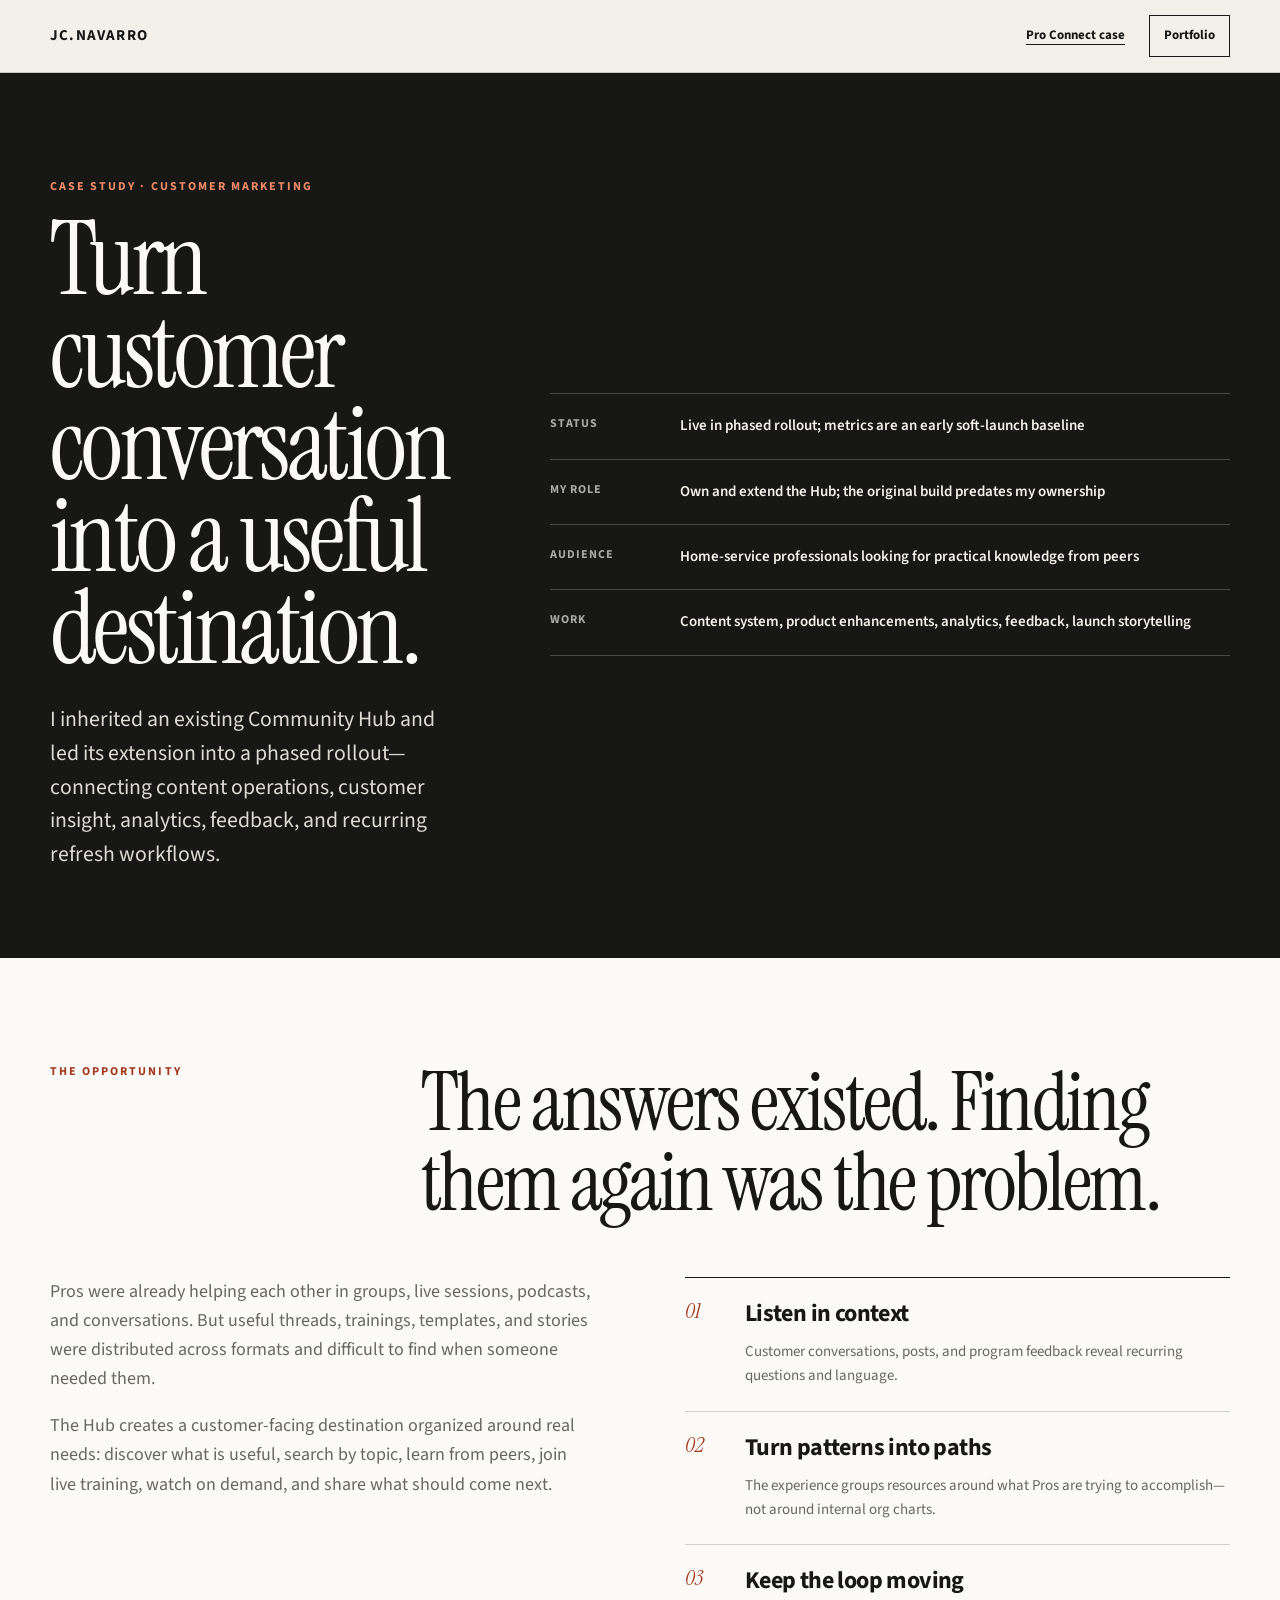
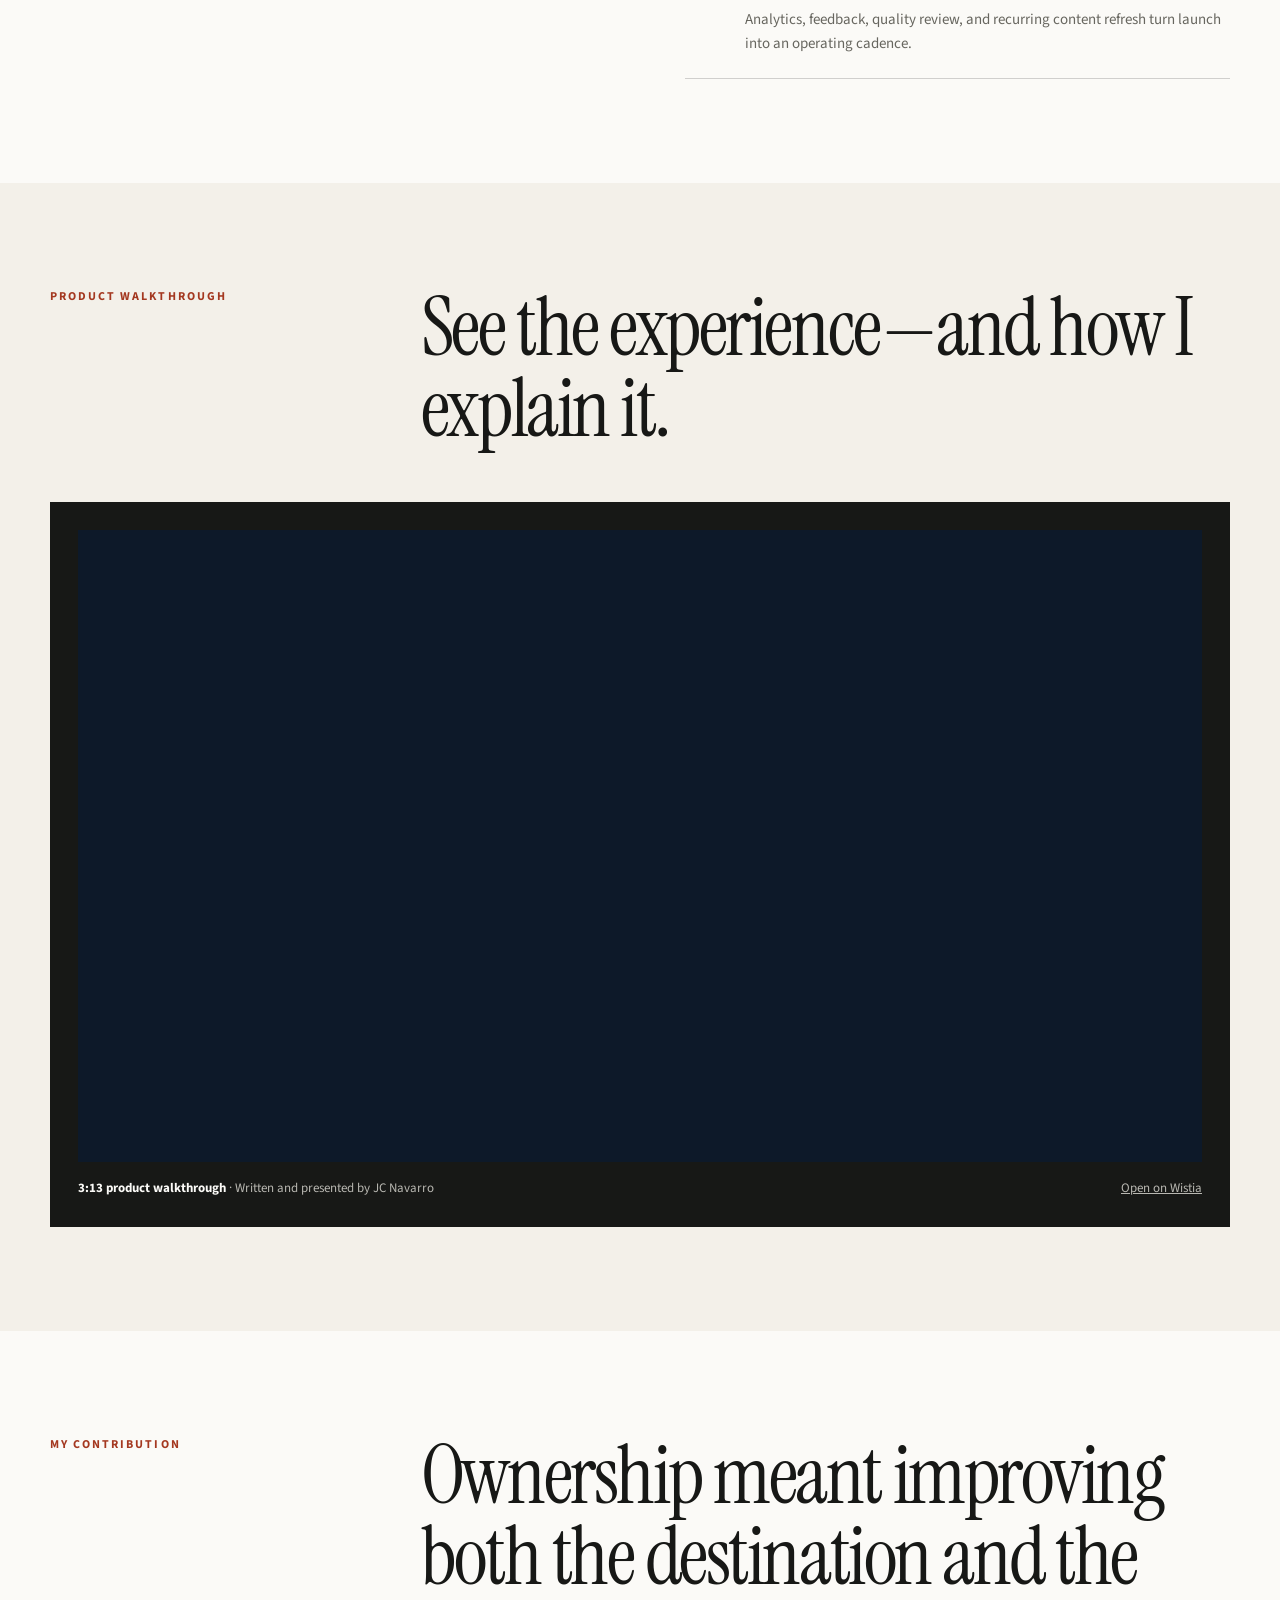
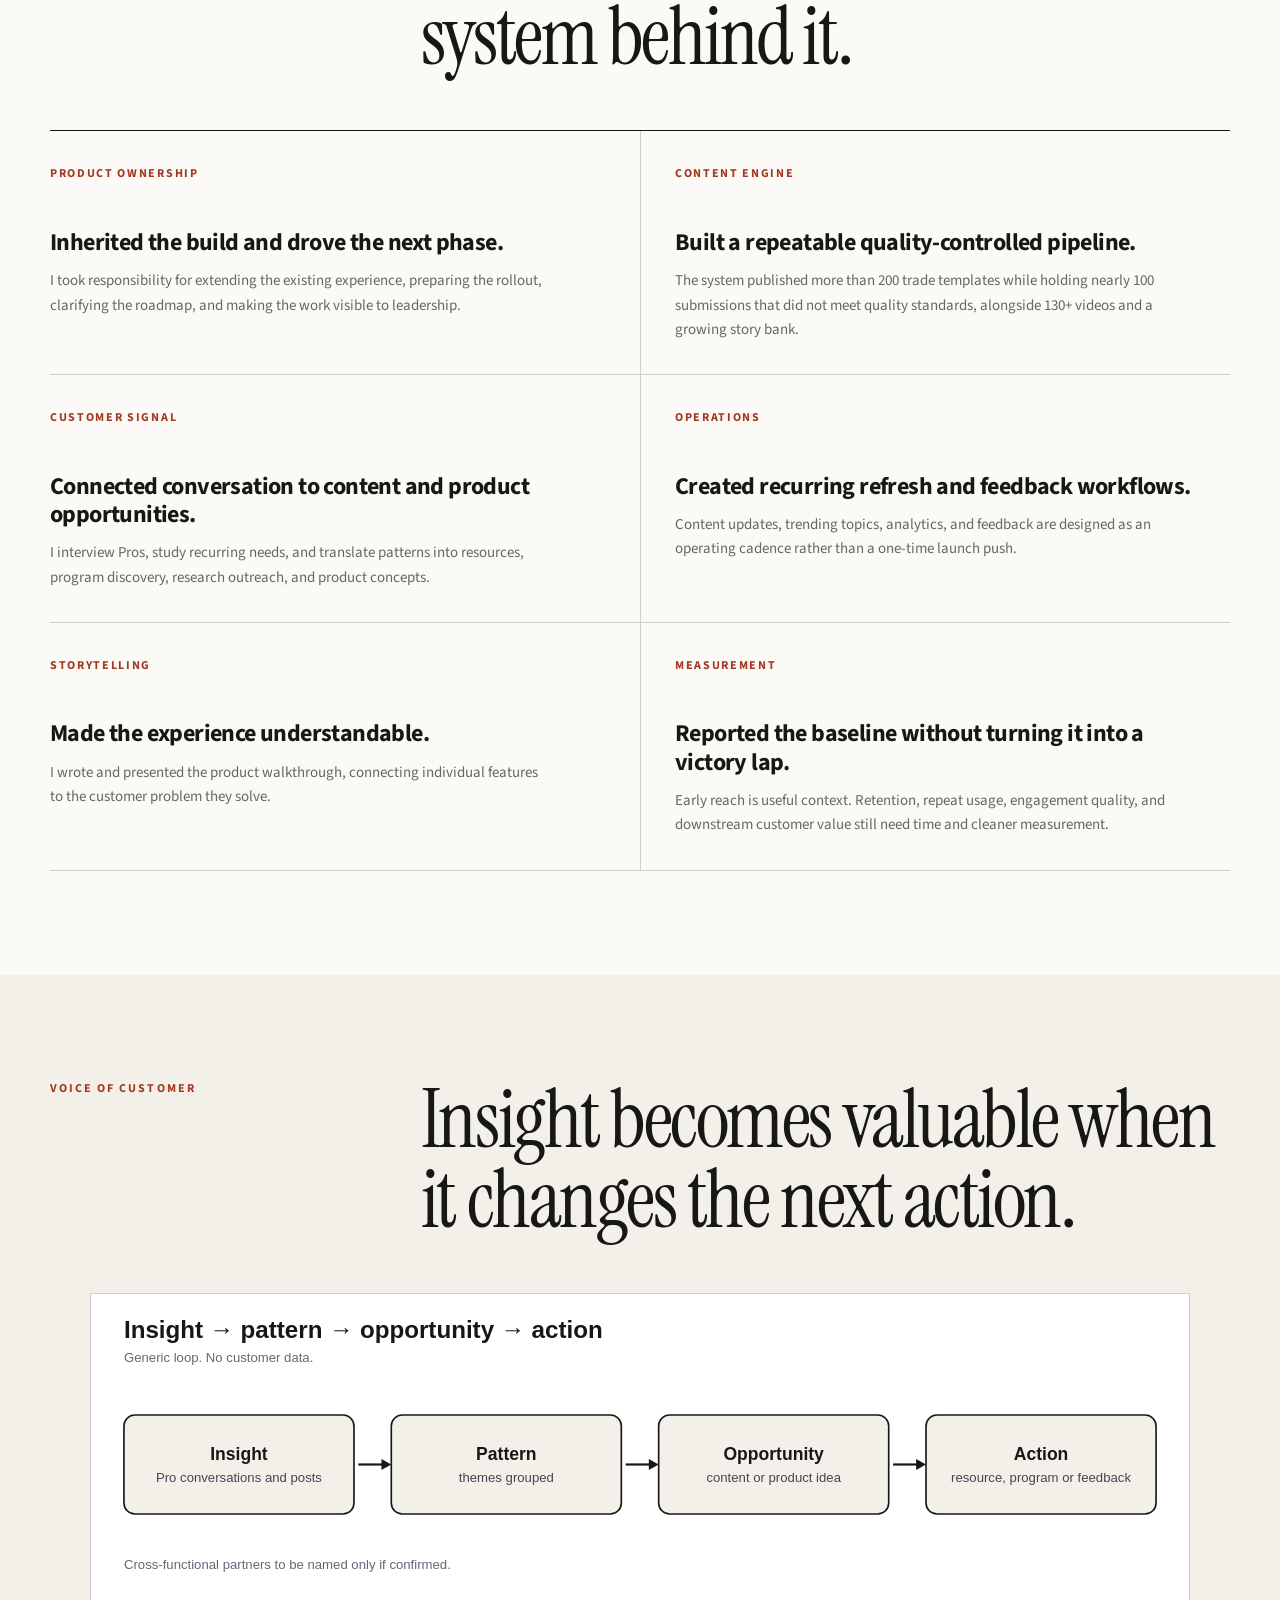
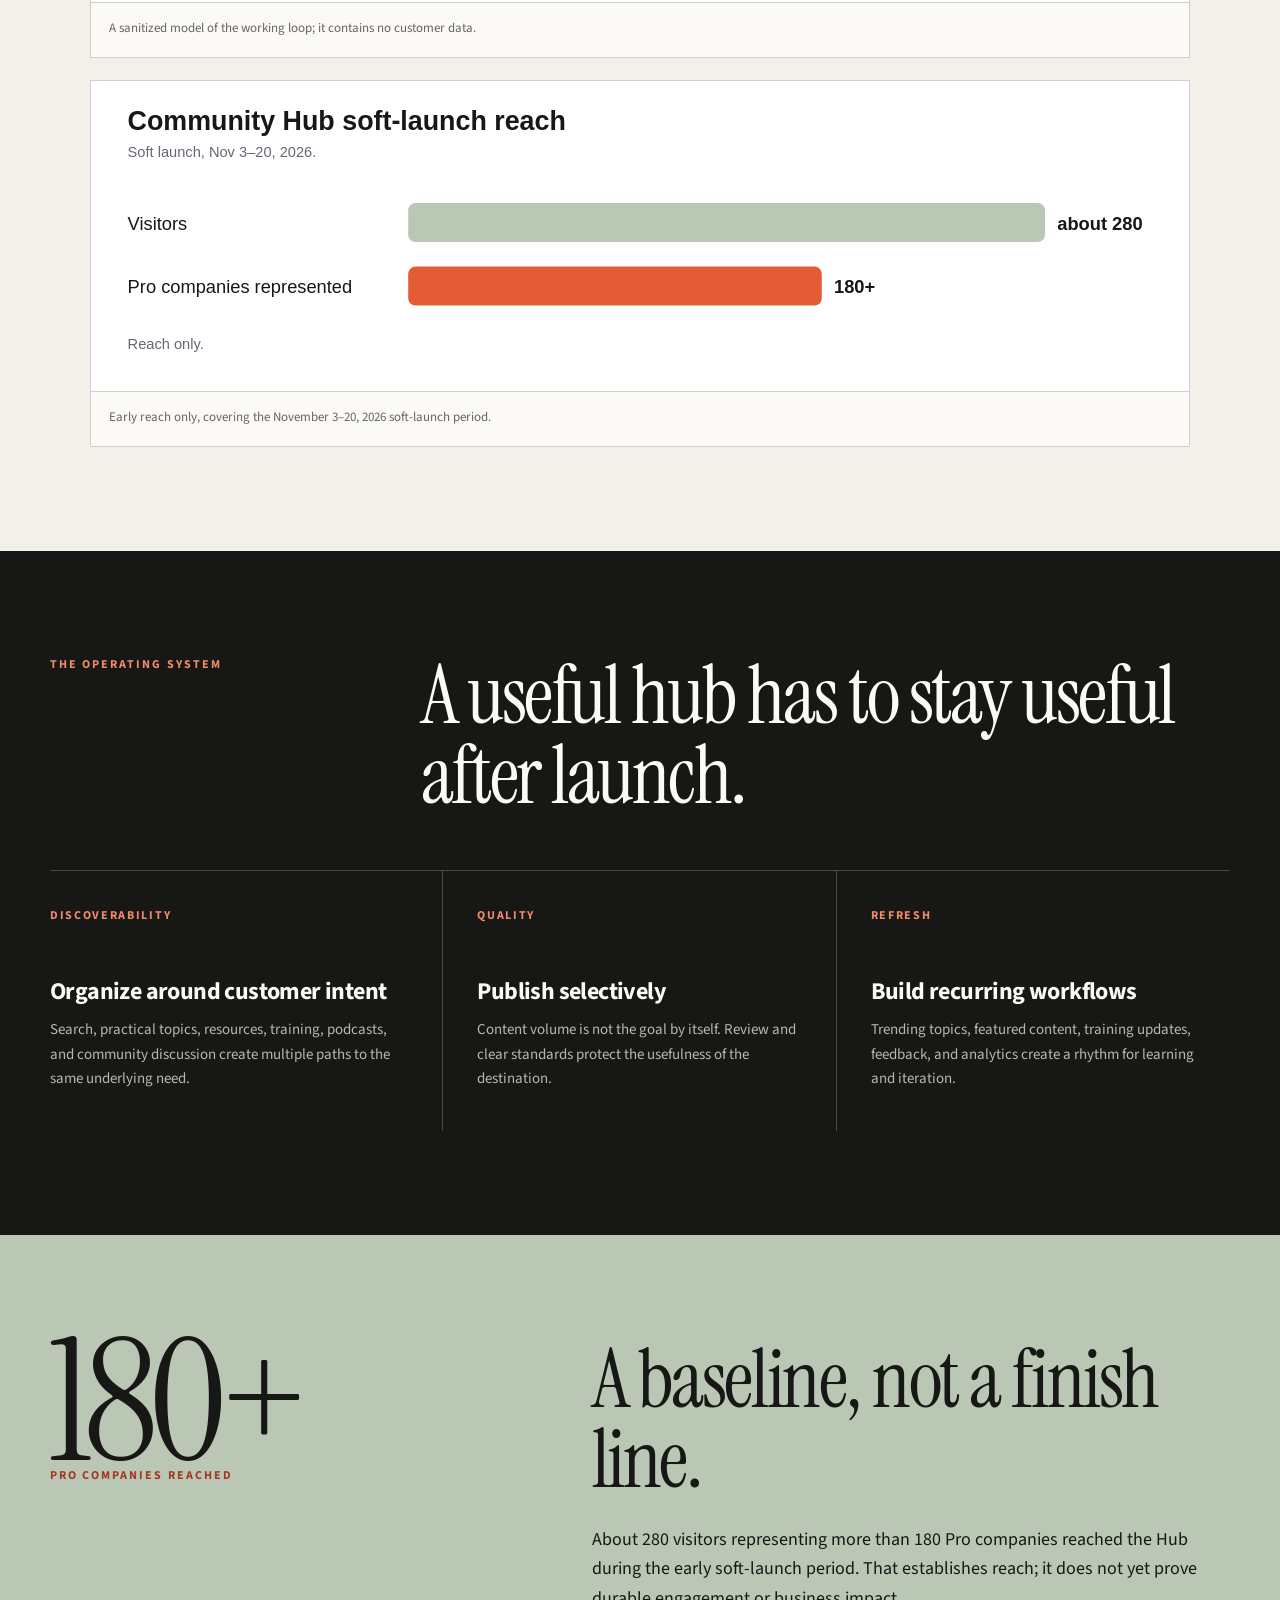
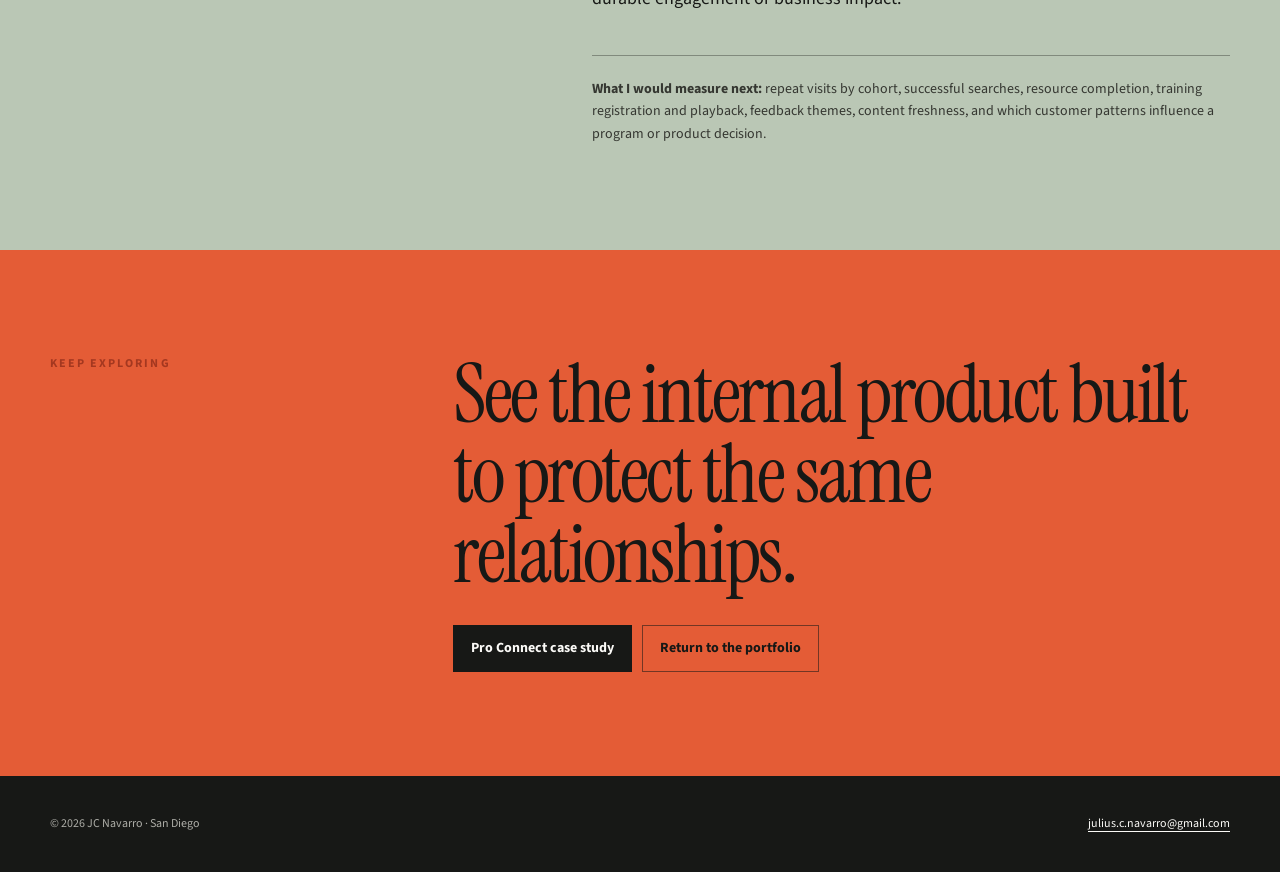
==== community-hub-case-study.html @ af98843d "Add flagship case studies and portfolio evidence" ====
<!doctype html>
<html lang="en">
<head>
  <meta charset="utf-8">
  <meta name="viewport" content="width=device-width, initial-scale=1">
  <meta name="description" content="How JC Navarro owns and extends a customer-facing Community Hub by connecting customer insight, content operations, analytics, feedback, and product storytelling.">
  <title>Community Hub case study — JC Navarro</title>
  <link rel="canonical" href="https://jcnavarro.net/community-hub-case-study.html">
  <link rel="preconnect" href="https://fonts.googleapis.com">
  <link rel="preconnect" href="https://fonts.gstatic.com" crossorigin>
  <link href="https://fonts.googleapis.com/css2?family=Instrument+Serif:ital@0;1&amp;family=Source+Sans+3:wght@400;500;600;700&amp;display=swap" rel="stylesheet">
  <link rel="stylesheet" href="assets/case-study.css">
  <link rel="icon" href="assets/favicon.ico">
  <meta property="og:type" content="article">
  <meta property="og:url" content="https://jcnavarro.net/community-hub-case-study.html">
  <meta property="og:title" content="Community Hub case study — JC Navarro">
  <meta property="og:description" content="Turning customer conversation into a useful, searchable destination—and a recurring operating system.">
  <meta property="og:image" content="https://embed-ssl.wistia.com/deliveries/e3e7cadf9aa1a8360af8397fddc1f9e4ea0cfb5b.jpg">
  <meta name="twitter:card" content="summary_large_image">
  <script type="application/ld+json">
  {
    "@context": "https://schema.org",
    "@graph": [
      {
        "@type": "Article",
        "headline": "Community Hub: turn customer conversation into a useful destination",
        "author": {"@type": "Person", "name": "JC Navarro", "url": "https://jcnavarro.net/"},
        "url": "https://jcnavarro.net/community-hub-case-study.html",
        "about": ["Customer marketing", "Online community", "Voice of customer"]
      },
      {
        "@type": "VideoObject",
        "name": "Community Hub walkthrough",
        "description": "JC Navarro guides Housecall Pro customers through discovery, resources, trainings, podcasts, trending topics, and feedback in the Community Hub.",
        "thumbnailUrl": "https://embed-ssl.wistia.com/deliveries/e3e7cadf9aa1a8360af8397fddc1f9e4ea0cfb5b.jpg",
        "uploadDate": "2026-11-22",
        "duration": "PT3M13S",
        "embedUrl": "https://fast.wistia.net/embed/iframe/205fccatbd"
      }
    ]
  }
  </script>
</head>
<body>
  <a class="skip" href="#main">Skip to case study</a>
  <header><nav class="shell" aria-label="Case study navigation"><a class="mark" href="index.html#top">JC.NAVARRO</a><div class="navlinks"><a href="pro-connect-case-study.html">Pro Connect case</a><a class="portfolio-link" href="index.html#insight">Portfolio</a></div></nav></header>
  <main id="main">
    <section class="case-hero">
      <div class="case-hero-grid shell">
        <div><div class="eyebrow light">Case study · Customer marketing</div><h1>Turn customer conversation into a useful destination.</h1><p class="lede">I inherited an existing Community Hub and led its extension into a phased rollout—connecting content operations, customer insight, analytics, feedback, and recurring refresh workflows.</p></div>
        <div class="hero-facts" aria-label="Case study facts">
          <div class="hero-fact"><small>Status</small><span>Live in phased rollout; metrics are an early soft-launch baseline</span></div>
          <div class="hero-fact"><small>My role</small><span>Own and extend the Hub; the original build predates my ownership</span></div>
          <div class="hero-fact"><small>Audience</small><span>Home-service professionals looking for practical knowledge from peers</span></div>
          <div class="hero-fact"><small>Work</small><span>Content system, product enhancements, analytics, feedback, launch storytelling</span></div>
        </div>
      </div>
    </section>

    <section class="section white">
      <div class="shell">
        <div class="section-head"><div class="eyebrow">The opportunity</div><h2>The answers existed. Finding them again was the problem.</h2></div>
        <div class="story">
          <div class="story-copy"><p>Pros were already helping each other in groups, live sessions, podcasts, and conversations. But useful threads, trainings, templates, and stories were distributed across formats and difficult to find when someone needed them.</p><p>The Hub creates a customer-facing destination organized around real needs: discover what is useful, search by topic, learn from peers, join live training, watch on demand, and share what should come next.</p></div>
          <div class="story-points">
            <div class="story-point"><b>01</b><div><h3>Listen in context</h3><p>Customer conversations, posts, and program feedback reveal recurring questions and language.</p></div></div>
            <div class="story-point"><b>02</b><div><h3>Turn patterns into paths</h3><p>The experience groups resources around what Pros are trying to accomplish—not around internal org charts.</p></div></div>
            <div class="story-point"><b>03</b><div><h3>Keep the loop moving</h3><p>Analytics, feedback, quality review, and recurring content refresh turn launch into an operating cadence.</p></div></div>
          </div>
        </div>
      </div>
    </section>

    <section class="section" id="walkthrough">
      <div class="shell">
        <div class="section-head"><div class="eyebrow">Product walkthrough</div><h2>See the experience—and how I explain it.</h2></div>
        <div class="media-shell">
          <iframe src="https://fast.wistia.net/embed/iframe/205fccatbd?seo=true&amp;videoFoam=true" title="JC Navarro presents the Housecall Pro Community Hub" loading="lazy" allow="autoplay; fullscreen; picture-in-picture" allowfullscreen></iframe>
          <div class="media-caption"><span><strong>3:13 product walkthrough</strong> · Written and presented by JC Navarro</span><span><a href="https://tryhousecall-1.wistia.com/s/7tep00pq34acu7r" target="_blank" rel="noopener noreferrer">Open on Wistia</a></span></div>
        </div>
      </div>
    </section>

    <section class="section white">
      <div class="shell">
        <div class="section-head"><div class="eyebrow">My contribution</div><h2>Ownership meant improving both the destination and the system behind it.</h2></div>
        <div class="decision-grid">
          <article class="decision"><small>Product ownership</small><h3>Inherited the build and drove the next phase.</h3><p>I took responsibility for extending the existing experience, preparing the rollout, clarifying the roadmap, and making the work visible to leadership.</p></article>
          <article class="decision"><small>Content engine</small><h3>Built a repeatable quality-controlled pipeline.</h3><p>The system published more than 200 trade templates while holding nearly 100 submissions that did not meet quality standards, alongside 130+ videos and a growing story bank.</p></article>
          <article class="decision"><small>Customer signal</small><h3>Connected conversation to content and product opportunities.</h3><p>I interview Pros, study recurring needs, and translate patterns into resources, program discovery, research outreach, and product concepts.</p></article>
          <article class="decision"><small>Operations</small><h3>Created recurring refresh and feedback workflows.</h3><p>Content updates, trending topics, analytics, and feedback are designed as an operating cadence rather than a one-time launch push.</p></article>
          <article class="decision"><small>Storytelling</small><h3>Made the experience understandable.</h3><p>I wrote and presented the product walkthrough, connecting individual features to the customer problem they solve.</p></article>
          <article class="decision"><small>Measurement</small><h3>Reported the baseline without turning it into a victory lap.</h3><p>Early reach is useful context. Retention, repeat usage, engagement quality, and downstream customer value still need time and cleaner measurement.</p></article>
        </div>
      </div>
    </section>

    <section class="section">
      <div class="shell">
        <div class="section-head"><div class="eyebrow">Voice of customer</div><h2>Insight becomes valuable when it changes the next action.</h2></div>
        <div class="diagram-grid">
          <figure class="wide"><img src="assets/voc-insight-loop.svg" alt="Generic loop from customer insight to pattern, opportunity, and action"><figcaption>A sanitized model of the working loop; it contains no customer data.</figcaption></figure>
          <figure class="wide"><img src="assets/chart-hub-reach.svg" alt="Chart showing approximately 280 visitors from more than 180 Pro companies during the early soft launch"><figcaption>Early reach only, covering the November 3–20, 2026 soft-launch period.</figcaption></figure>
        </div>
      </div>
    </section>

    <section class="section dark">
      <div class="shell">
        <div class="section-head"><div class="eyebrow light">The operating system</div><h2>A useful hub has to stay useful after launch.</h2></div>
        <div class="build-grid">
          <article class="build-note"><small>Discoverability</small><h3>Organize around customer intent</h3><p>Search, practical topics, resources, training, podcasts, and community discussion create multiple paths to the same underlying need.</p></article>
          <article class="build-note"><small>Quality</small><h3>Publish selectively</h3><p>Content volume is not the goal by itself. Review and clear standards protect the usefulness of the destination.</p></article>
          <article class="build-note"><small>Refresh</small><h3>Build recurring workflows</h3><p>Trending topics, featured content, training updates, feedback, and analytics create a rhythm for learning and iteration.</p></article>
        </div>
      </div>
    </section>

    <section class="section sage">
      <div class="metric-band shell">
        <div><div class="metric-number">180+</div><div class="eyebrow">Pro companies reached</div></div>
        <div class="metric-copy"><h2>A baseline, not a finish line.</h2><p>About 280 visitors representing more than 180 Pro companies reached the Hub during the early soft-launch period. That establishes reach; it does not yet prove durable engagement or business impact.</p><div class="transparency"><strong>What I would measure next:</strong> repeat visits by cohort, successful searches, resource completion, training registration and playback, feedback themes, content freshness, and which customer patterns influence a program or product decision.</div></div>
      </div>
    </section>

    <section class="section next">
      <div class="next-grid shell"><div class="eyebrow">Keep exploring</div><div><h2>See the internal product built to protect the same relationships.</h2><div class="actions"><a class="button primary" href="pro-connect-case-study.html">Pro Connect case study</a><a class="button" href="index.html#insight">Return to the portfolio</a></div></div></div>
    </section>
  </main>
  <footer><div class="shell"><span>© 2026 JC Navarro · San Diego</span><span><a href="mailto:julius.c.navarro@gmail.com">julius.c.navarro@gmail.com</a></span></div></footer>
</body>
</html>
---- assets/case-study.css ----
:root {
  --ink: #171816;
  --paper: #f3f0e9;
  --white: #fbfaf7;
  --muted: #67665f;
  --accent: #e45c36;
  --accent-dark: #a43820;
  --sage: #bac7b5;
  --line: rgba(23, 24, 22, .19);
  --max: 1180px;
}
* { box-sizing: border-box; }
html { scroll-behavior: smooth; }
body { margin: 0; background: var(--paper); color: var(--ink); font: 400 17px/1.62 "Source Sans 3", sans-serif; }
a { color: inherit; }
img, video, iframe { display: block; max-width: 100%; }
h1, h2, h3, p, figure { margin-top: 0; }
.shell { width: min(calc(100% - 56px), var(--max)); margin-inline: auto; }
.skip { position: absolute; left: 18px; top: -80px; z-index: 100; padding: 10px 14px; background: var(--white); }
.skip:focus { top: 12px; }
a:focus-visible, video:focus-visible { outline: 3px solid #5778e8; outline-offset: 5px; }
header { position: sticky; top: 0; z-index: 50; background: rgba(243, 240, 233, .94); border-bottom: 1px solid var(--line); backdrop-filter: blur(18px); }
nav { min-height: 72px; display: flex; align-items: center; justify-content: space-between; gap: 28px; }
.mark { text-decoration: none; font-size: 15px; font-weight: 700; letter-spacing: .08em; }
.navlinks { display: flex; align-items: center; gap: 24px; }
.navlinks a { font-size: 13px; font-weight: 700; text-underline-offset: 5px; }
.navlinks .portfolio-link { padding: 9px 14px; border: 1px solid var(--ink); text-decoration: none; }
.navlinks .portfolio-link:hover { background: var(--ink); color: var(--white); }
.eyebrow { color: var(--accent-dark); font-size: 12px; font-weight: 700; letter-spacing: .17em; text-transform: uppercase; }
.eyebrow.light { color: #f18a69; }
.case-hero { background: var(--ink); color: var(--white); }
.case-hero-grid { min-height: 650px; display: grid; grid-template-columns: .72fr 1.28fr; gap: clamp(52px, 8vw, 120px); align-items: center; padding-block: 104px 86px; }
.case-hero h1 { max-width: 850px; margin: 18px 0 28px; font: 400 clamp(62px, 8vw, 108px)/.9 "Instrument Serif", serif; letter-spacing: -.035em; }
.case-hero .lede { max-width: 720px; margin: 0; color: #dedbd4; font-size: clamp(18px, 1.7vw, 22px); line-height: 1.55; }
.hero-facts { border-top: 1px solid #484943; }
.hero-fact { display: grid; grid-template-columns: 110px 1fr; gap: 20px; padding: 20px 0; border-bottom: 1px solid #484943; }
.hero-fact small { color: #aaa9a4; font-size: 12px; font-weight: 700; letter-spacing: .08em; text-transform: uppercase; }
.hero-fact span { color: #f4f1ea; font-size: 15px; font-weight: 600; }
.section { padding-block: 104px; }
.section.white { background: var(--white); }
.section.dark { background: var(--ink); color: var(--white); }
.section.sage { background: var(--sage); }
.section-head { display: grid; grid-template-columns: .55fr 1.45fr; gap: 64px; margin-bottom: 54px; }
h2 { max-width: 900px; margin-bottom: 0; font: 400 clamp(48px, 6.5vw, 82px)/.98 "Instrument Serif", serif; letter-spacing: -.03em; }
h3 { margin-bottom: 12px; font-size: 24px; line-height: 1.18; letter-spacing: -.025em; }
.story { display: grid; grid-template-columns: 1fr 1fr; gap: clamp(42px, 7vw, 92px); align-items: start; }
.story-copy { max-width: 650px; }
.story-copy p { color: var(--muted); font-size: 18px; }
.story-points { border-top: 1px solid var(--ink); }
.story-point { display: grid; grid-template-columns: 42px 1fr; gap: 18px; padding: 22px 0; border-bottom: 1px solid var(--line); }
.story-point b { color: var(--accent-dark); font: italic 22px/1 "Instrument Serif", serif; }
.story-point p { margin: 3px 0 0; color: var(--muted); font-size: 15px; }
.media-shell { padding: 28px; background: var(--ink); }
.media-shell video, .media-shell iframe { width: 100%; aspect-ratio: 16 / 9; background: #0d1929; border: 0; }
.media-caption { display: flex; justify-content: space-between; gap: 24px; padding-top: 16px; color: #b8b7b1; font-size: 13px; }
.media-caption strong { color: var(--white); }
.decision-grid { display: grid; grid-template-columns: repeat(2, 1fr); border-top: 1px solid var(--ink); }
.decision { min-height: 230px; padding: 28px 34px 32px 0; border-bottom: 1px solid var(--line); }
.decision:nth-child(even) { padding-left: 34px; border-left: 1px solid var(--line); }
.decision small { color: var(--accent-dark); font-size: 12px; font-weight: 700; letter-spacing: .14em; text-transform: uppercase; }
.decision h3 { margin-top: 42px; }
.decision p { max-width: 500px; margin-bottom: 0; color: var(--muted); font-size: 15px; }
.diagram-grid { display: grid; grid-template-columns: 1fr 1fr; gap: 22px; }
.diagram-grid figure { margin-bottom: 0; background: var(--white); border: 1px solid var(--line); }
.diagram-grid figure.wide { grid-column: 1 / -1; }
.diagram-grid img { width: 100%; height: auto; }
.diagram-grid figcaption { padding: 15px 18px 18px; border-top: 1px solid var(--line); color: var(--muted); font-size: 13px; }
.build-grid { display: grid; grid-template-columns: repeat(3, 1fr); border-top: 1px solid #484943; }
.build-note { min-height: 260px; padding: 30px 34px 28px 0; border-right: 1px solid #484943; }
.build-note + .build-note { padding-left: 34px; }
.build-note:last-child { border-right: 0; }
.build-note small { color: #f18a69; font-size: 12px; font-weight: 700; letter-spacing: .14em; text-transform: uppercase; }
.build-note h3 { margin-top: 50px; color: var(--white); }
.build-note p { margin-bottom: 0; color: #b8b7b1; font-size: 15px; }
.metric-band { display: grid; grid-template-columns: .85fr 1.15fr; gap: 70px; align-items: start; }
.metric-number { font: 400 clamp(88px, 14vw, 170px)/.75 "Instrument Serif", serif; letter-spacing: -.05em; }
.metric-copy h2 { margin-bottom: 26px; }
.metric-copy p { max-width: 680px; font-size: 18px; }
.transparency { margin-top: 42px; padding-top: 22px; border-top: 1px solid rgba(23,24,22,.35); color: #353731; font-size: 14px; }
.next { background: var(--accent); }
.next-grid { display: grid; grid-template-columns: .6fr 1.4fr; gap: 70px; }
.next h2 { margin-bottom: 30px; }
.actions { display: flex; flex-wrap: wrap; gap: 10px; }
.button { display: inline-flex; min-height: 47px; align-items: center; justify-content: center; padding: 11px 17px; border: 1px solid rgba(23,24,22,.55); color: var(--ink); text-decoration: none; font-size: 14px; font-weight: 700; }
.button.primary { background: var(--ink); border-color: var(--ink); color: var(--white); }
.button:hover { background: var(--white); border-color: var(--white); color: var(--ink); }
footer { background: var(--ink); color: #adada7; }
footer .shell { min-height: 96px; display: flex; align-items: center; justify-content: space-between; gap: 20px; font-size: 12px; }
footer a { color: var(--white); text-underline-offset: 4px; }
@media (max-width: 850px) {
  .case-hero-grid, .section-head, .story, .metric-band, .next-grid { grid-template-columns: 1fr; gap: 30px; }
  .case-hero-grid { min-height: auto; padding-block: 80px; }
  .decision-grid, .diagram-grid, .build-grid { grid-template-columns: 1fr; }
  .decision, .decision:nth-child(even), .build-note, .build-note + .build-note { min-height: auto; padding: 26px 0 28px; border-left: 0; border-right: 0; }
  .decision h3, .build-note h3 { margin-top: 24px; }
  .diagram-grid figure.wide { grid-column: auto; }
  .build-note { border-bottom: 1px solid #484943; }
}
@media (max-width: 600px) {
  .shell { width: min(calc(100% - 30px), var(--max)); }
  nav { min-height: 64px; }
  .navlinks a:not(.portfolio-link) { display: none; }
  .case-hero h1 { font-size: clamp(54px, 16vw, 76px); }
  .section { padding-block: 74px; }
  h2 { font-size: clamp(45px, 14vw, 62px); }
  .hero-fact { grid-template-columns: 1fr; gap: 4px; }
  .media-shell { padding: 10px; }
  .media-caption { flex-direction: column; gap: 4px; }
  footer .shell { padding-block: 24px; flex-direction: column; align-items: flex-start; }
}
@media (prefers-reduced-motion: reduce) { html { scroll-behavior: auto; } }
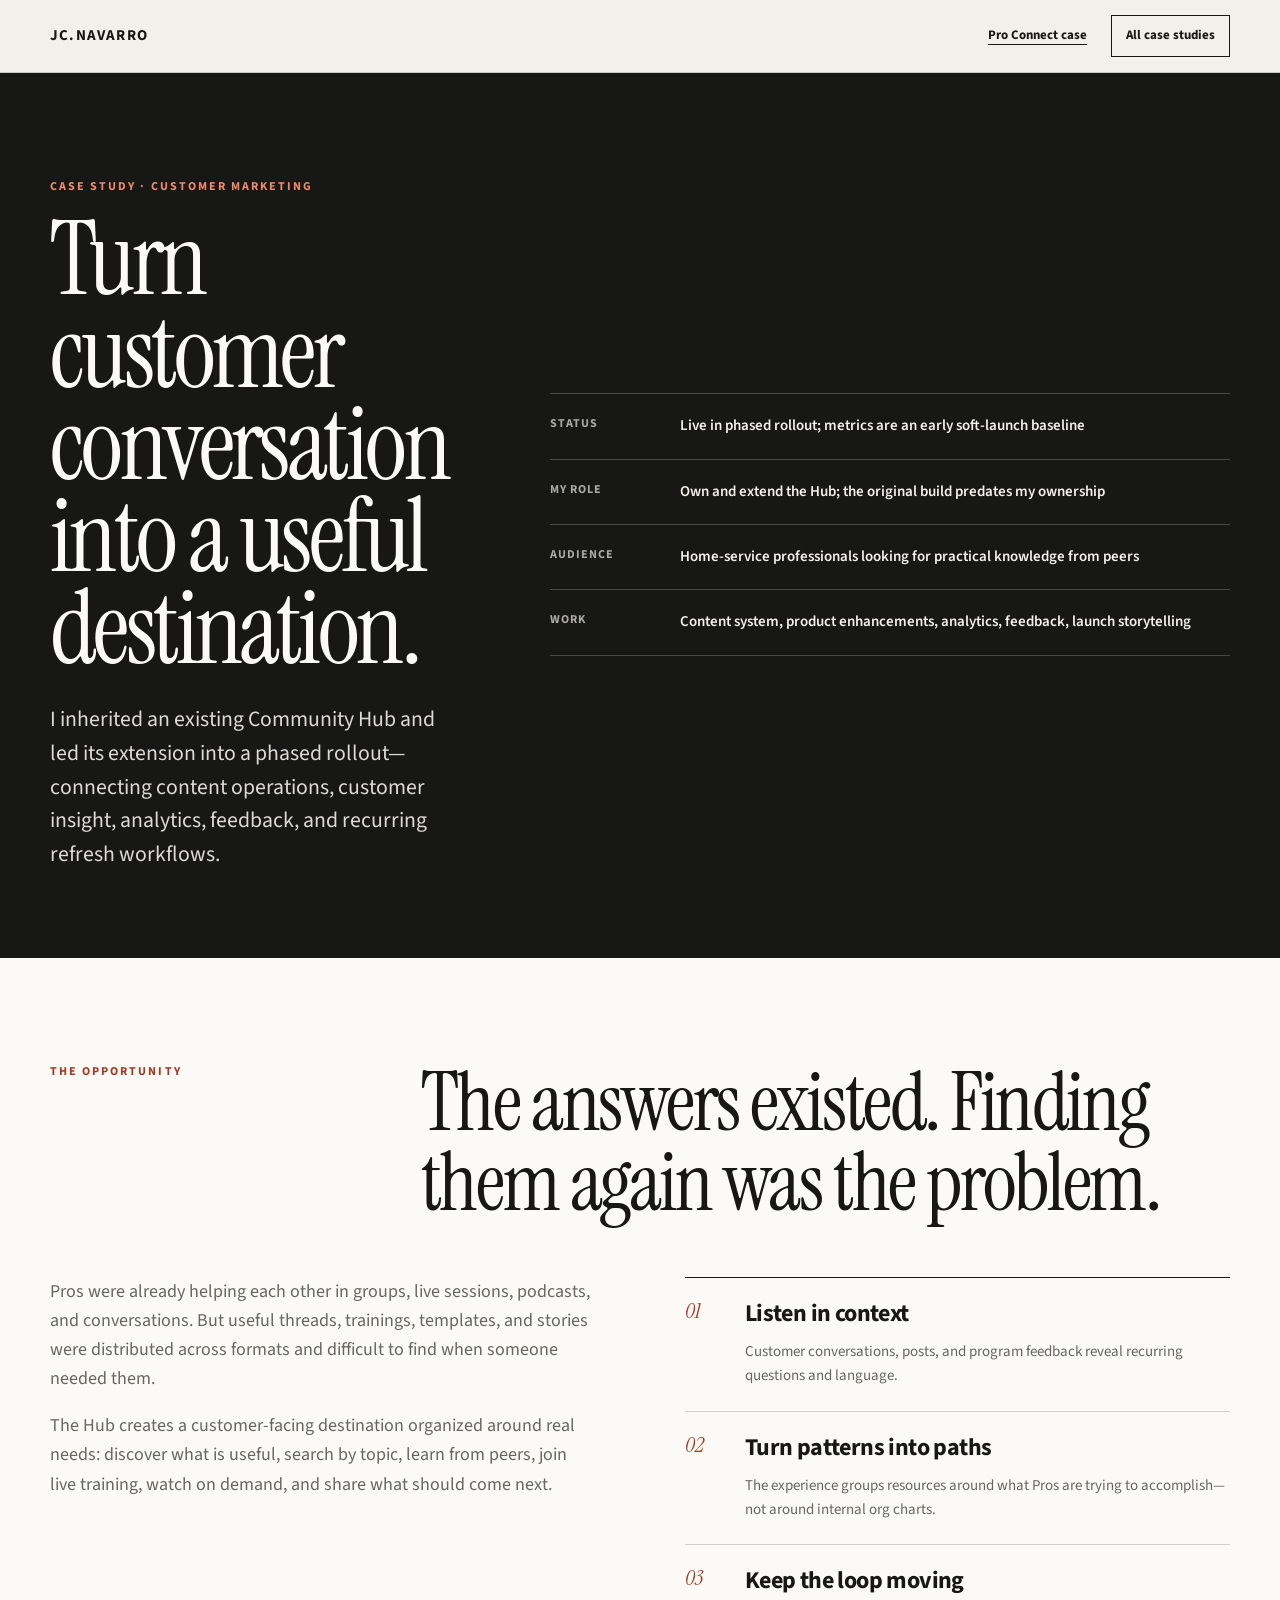
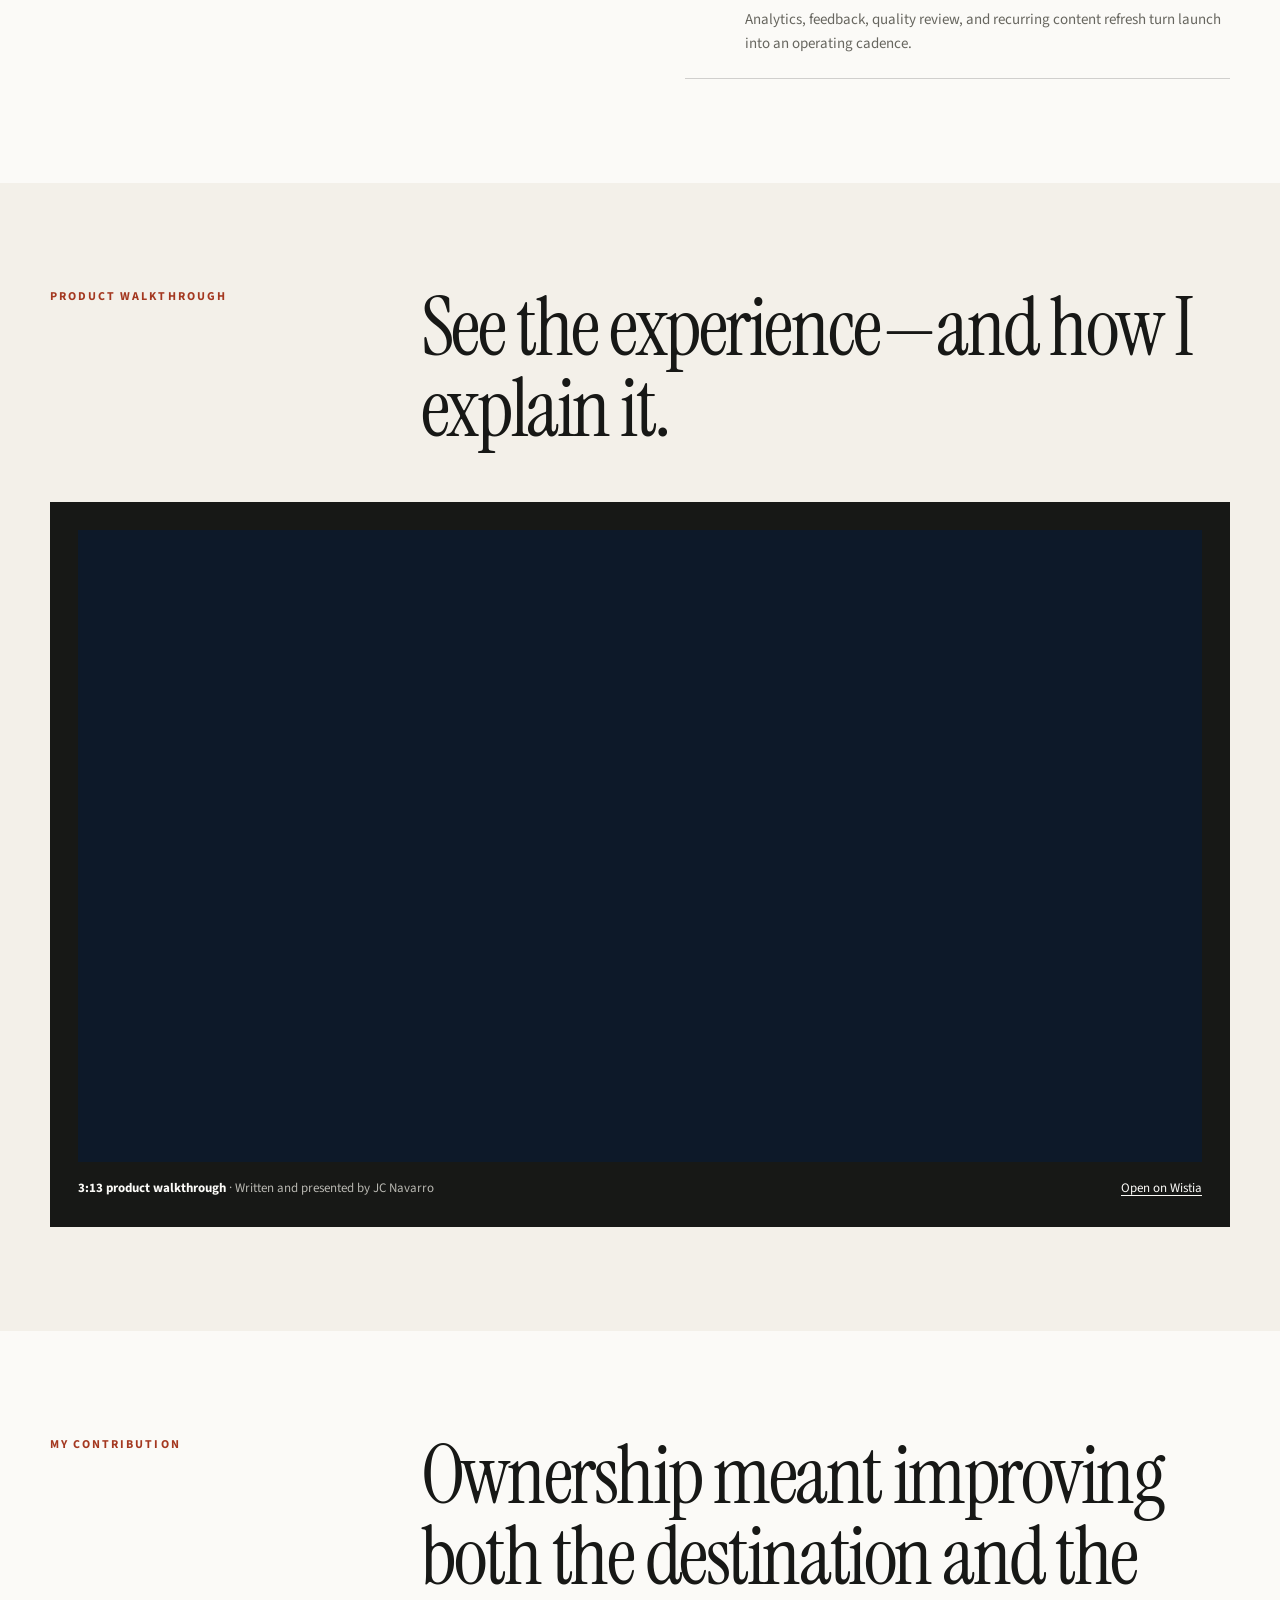
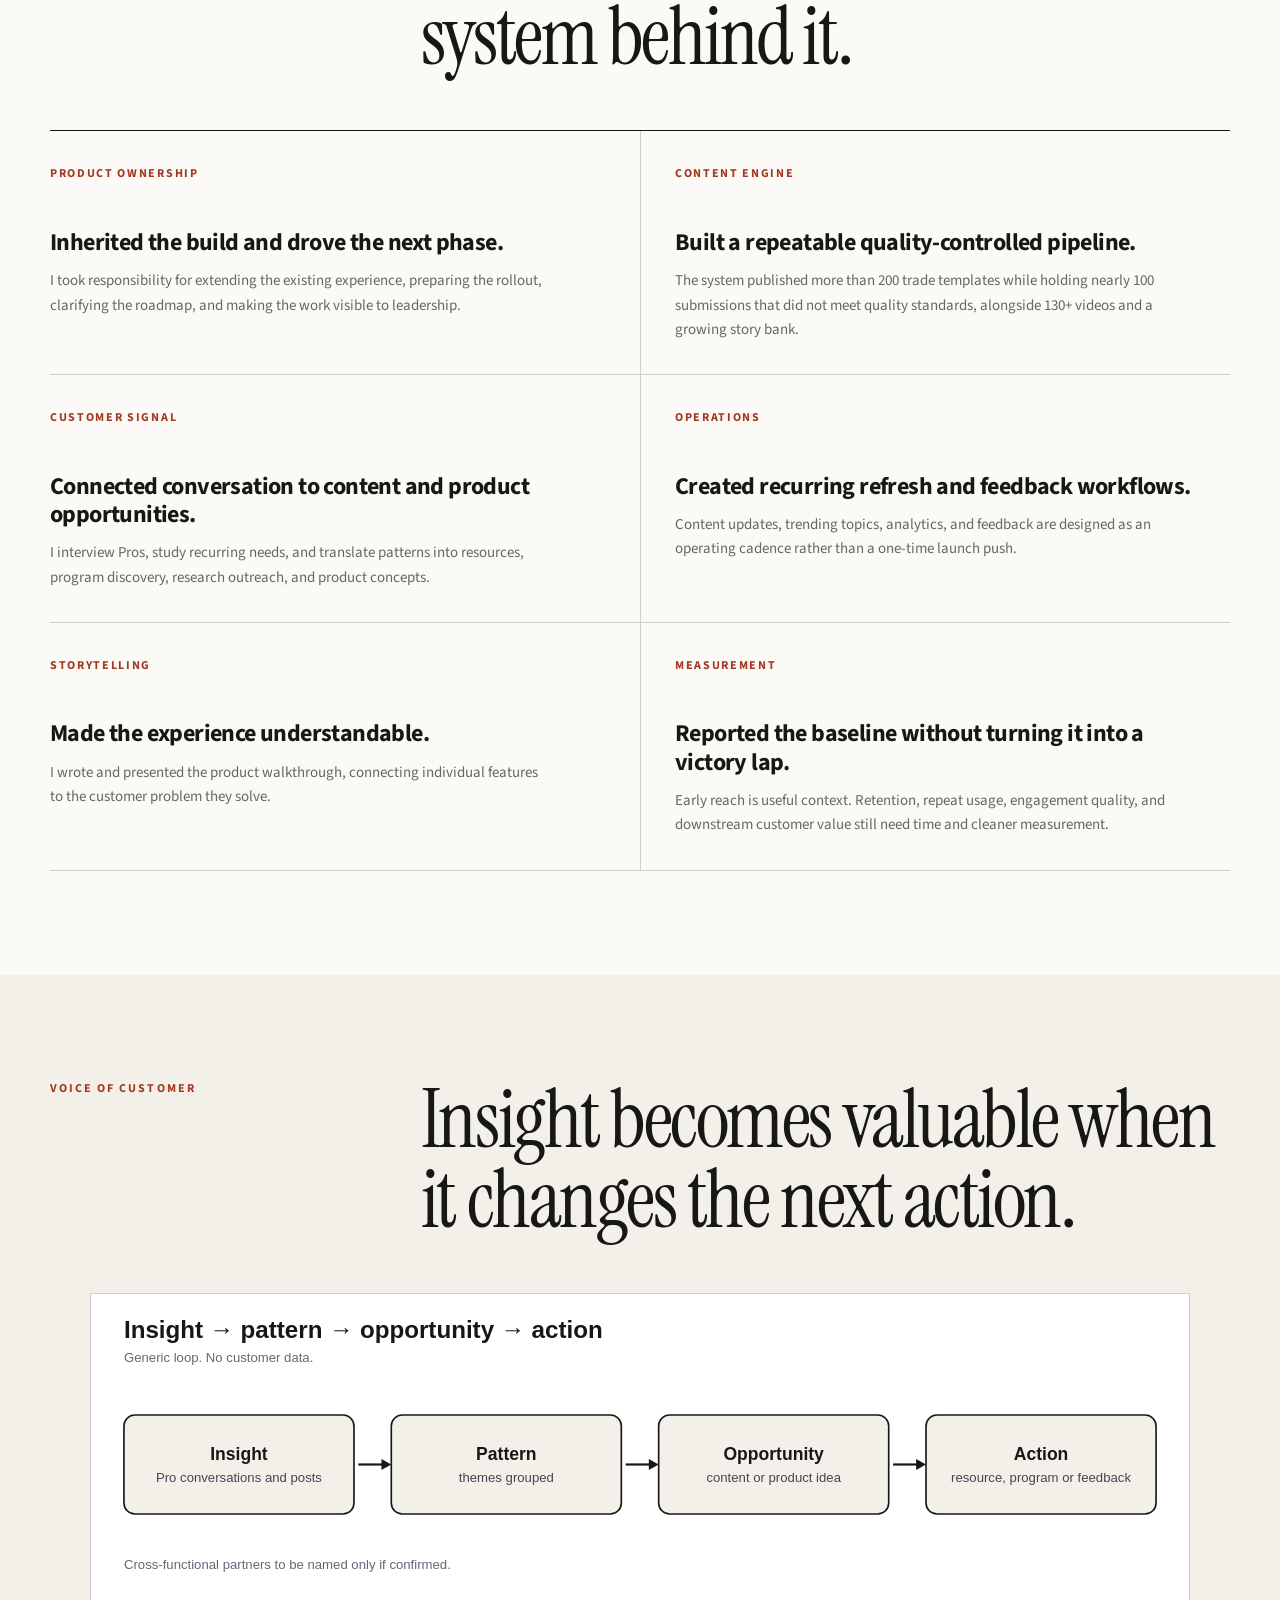
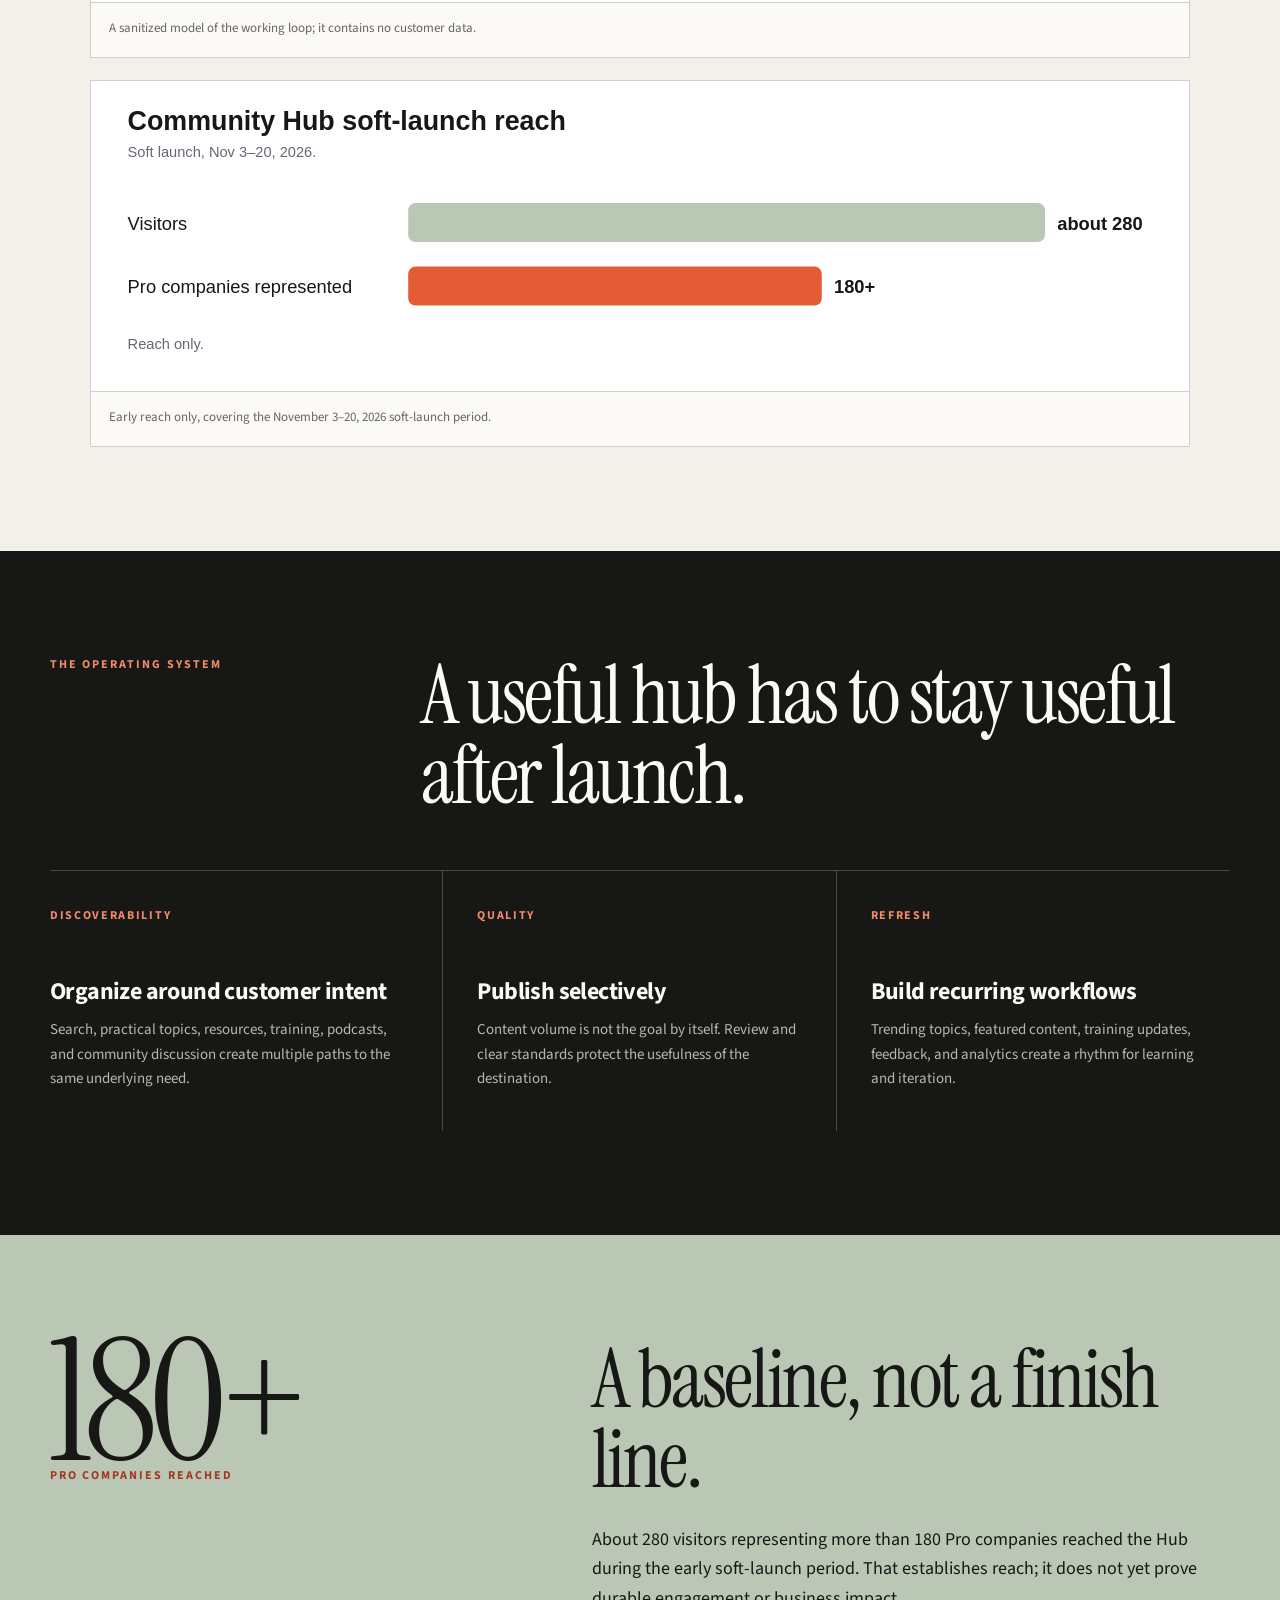
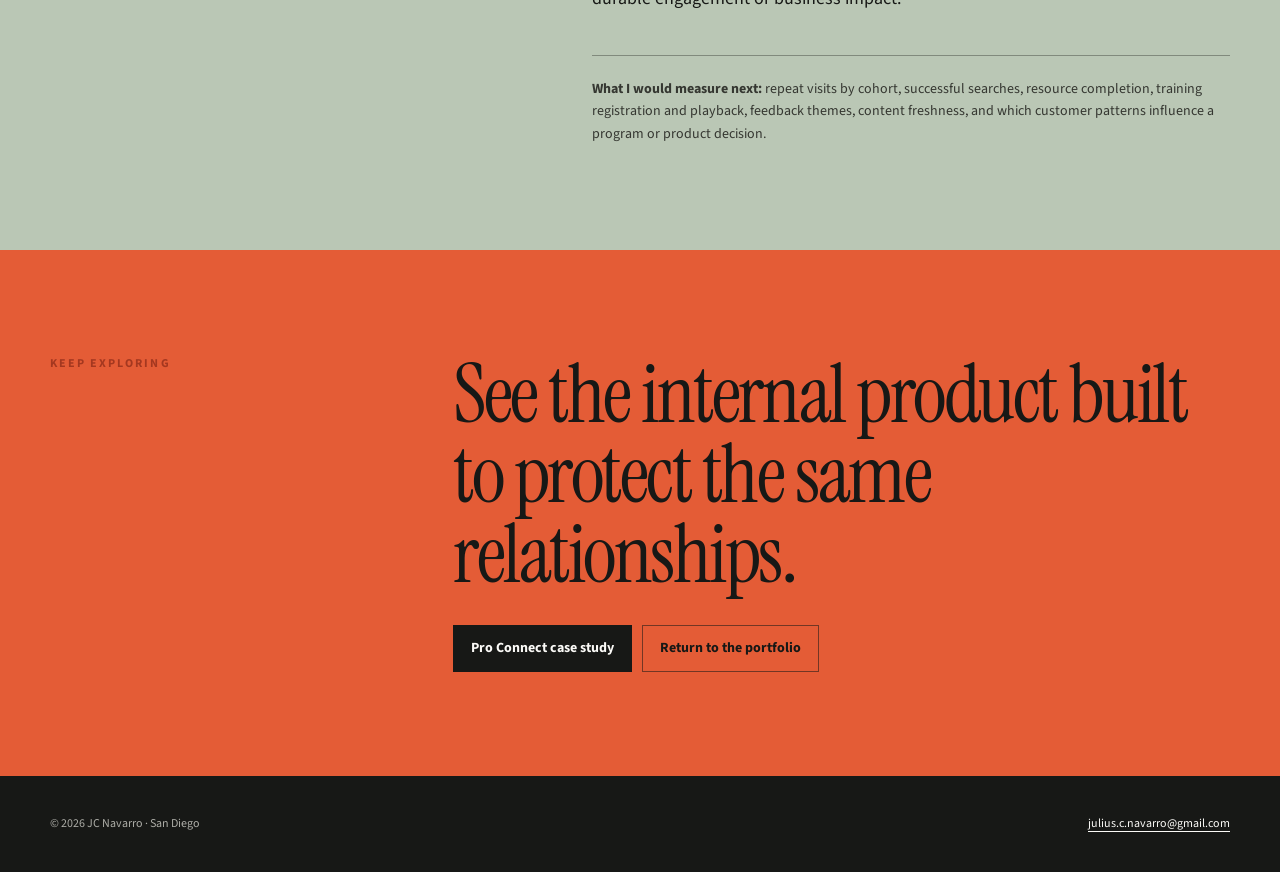
==== commit 600a55c7: "Add recruiter-ready portfolio case studies" ====
--- a/community-hub-case-study.html
+++ b/community-hub-case-study.html
@@ -15,7 +15,10 @@
   <meta property="og:url" content="https://jcnavarro.net/community-hub-case-study.html">
   <meta property="og:title" content="Community Hub case study — JC Navarro">
   <meta property="og:description" content="Turning customer conversation into a useful, searchable destination—and a recurring operating system.">
-  <meta property="og:image" content="https://embed-ssl.wistia.com/deliveries/e3e7cadf9aa1a8360af8397fddc1f9e4ea0cfb5b.jpg">
+  <meta property="og:image" content="https://jcnavarro.net/assets/og-community-hub.png">
+  <meta property="og:image:width" content="1200">
+  <meta property="og:image:height" content="630">
+  <meta property="og:image:alt" content="Community Hub case study by JC Navarro">
   <meta name="twitter:card" content="summary_large_image">
   <script type="application/ld+json">
   {
@@ -26,6 +29,7 @@
         "headline": "Community Hub: turn customer conversation into a useful destination",
         "author": {"@type": "Person", "name": "JC Navarro", "url": "https://jcnavarro.net/"},
         "url": "https://jcnavarro.net/community-hub-case-study.html",
+        "image": "https://jcnavarro.net/assets/og-community-hub.png",
         "about": ["Customer marketing", "Online community", "Voice of customer"]
       },
       {
@@ -43,7 +47,7 @@
 </head>
 <body>
   <a class="skip" href="#main">Skip to case study</a>
-  <header><nav class="shell" aria-label="Case study navigation"><a class="mark" href="index.html#top">JC.NAVARRO</a><div class="navlinks"><a href="pro-connect-case-study.html">Pro Connect case</a><a class="portfolio-link" href="index.html#insight">Portfolio</a></div></nav></header>
+  <header><nav class="shell" aria-label="Case study navigation"><a class="mark" href="index.html#top">JC.NAVARRO</a><div class="navlinks"><a href="pro-connect-case-study.html">Pro Connect case</a><a class="portfolio-link" href="index.html#work">All case studies</a></div></nav></header>
   <main id="main">
     <section class="case-hero">
       <div class="case-hero-grid shell">
--- a/assets/case-study.css
+++ b/assets/case-study.css
@@ -31,6 +31,8 @@
 .case-hero { background: var(--ink); color: var(--white); }
 .case-hero-grid { min-height: 650px; display: grid; grid-template-columns: .72fr 1.28fr; gap: clamp(52px, 8vw, 120px); align-items: center; padding-block: 104px 86px; }
 .case-hero h1 { max-width: 850px; margin: 18px 0 28px; font: 400 clamp(62px, 8vw, 108px)/.9 "Instrument Serif", serif; letter-spacing: -.035em; }
+.case-hero.wide-title .case-hero-grid { grid-template-columns: minmax(0, 1.08fr) minmax(390px, .92fr); gap: clamp(48px, 6vw, 88px); }
+.case-hero.wide-title h1 { font-size: clamp(58px, 6.6vw, 88px); line-height: .92; }
 .case-hero .lede { max-width: 720px; margin: 0; color: #dedbd4; font-size: clamp(18px, 1.7vw, 22px); line-height: 1.55; }
 .hero-facts { border-top: 1px solid #484943; }
 .hero-fact { display: grid; grid-template-columns: 110px 1fr; gap: 20px; padding: 20px 0; border-bottom: 1px solid #484943; }
@@ -54,12 +56,19 @@
 .media-shell video, .media-shell iframe { width: 100%; aspect-ratio: 16 / 9; background: #0d1929; border: 0; }
 .media-caption { display: flex; justify-content: space-between; gap: 24px; padding-top: 16px; color: #b8b7b1; font-size: 13px; }
 .media-caption strong { color: var(--white); }
+.media-caption a { color: var(--white); text-underline-offset: 3px; }
 .decision-grid { display: grid; grid-template-columns: repeat(2, 1fr); border-top: 1px solid var(--ink); }
 .decision { min-height: 230px; padding: 28px 34px 32px 0; border-bottom: 1px solid var(--line); }
 .decision:nth-child(even) { padding-left: 34px; border-left: 1px solid var(--line); }
 .decision small { color: var(--accent-dark); font-size: 12px; font-weight: 700; letter-spacing: .14em; text-transform: uppercase; }
 .decision h3 { margin-top: 42px; }
 .decision p { max-width: 500px; margin-bottom: 0; color: var(--muted); font-size: 15px; }
+.evidence-grid { display: grid; grid-template-columns: repeat(3, 1fr); border-block: 1px solid var(--ink); }
+.evidence-card { min-height: 260px; padding: 30px 34px 32px 0; }
+.evidence-card + .evidence-card { padding-left: 34px; border-left: 1px solid var(--line); }
+.evidence-card strong { display: block; color: var(--accent-dark); font: 400 clamp(58px, 8vw, 96px)/.86 "Instrument Serif", serif; letter-spacing: -.04em; }
+.evidence-card h3 { margin: 36px 0 10px; }
+.evidence-card p { margin: 0; color: var(--muted); font-size: 14px; }
 .diagram-grid { display: grid; grid-template-columns: 1fr 1fr; gap: 22px; }
 .diagram-grid figure { margin-bottom: 0; background: var(--white); border: 1px solid var(--line); }
 .diagram-grid figure.wide { grid-column: 1 / -1; }
@@ -74,6 +83,7 @@
 .build-note p { margin-bottom: 0; color: #b8b7b1; font-size: 15px; }
 .metric-band { display: grid; grid-template-columns: .85fr 1.15fr; gap: 70px; align-items: start; }
 .metric-number { font: 400 clamp(88px, 14vw, 170px)/.75 "Instrument Serif", serif; letter-spacing: -.05em; }
+.metric-number.compact { font-size: clamp(72px, 11vw, 132px); line-height: .82; }
 .metric-copy h2 { margin-bottom: 26px; }
 .metric-copy p { max-width: 680px; font-size: 18px; }
 .transparency { margin-top: 42px; padding-top: 22px; border-top: 1px solid rgba(23,24,22,.35); color: #353731; font-size: 14px; }
@@ -89,12 +99,14 @@
 footer a { color: var(--white); text-underline-offset: 4px; }
 @media (max-width: 850px) {
   .case-hero-grid, .section-head, .story, .metric-band, .next-grid { grid-template-columns: 1fr; gap: 30px; }
+  .case-hero.wide-title .case-hero-grid { grid-template-columns: 1fr; }
   .case-hero-grid { min-height: auto; padding-block: 80px; }
-  .decision-grid, .diagram-grid, .build-grid { grid-template-columns: 1fr; }
-  .decision, .decision:nth-child(even), .build-note, .build-note + .build-note { min-height: auto; padding: 26px 0 28px; border-left: 0; border-right: 0; }
+  .decision-grid, .diagram-grid, .build-grid, .evidence-grid { grid-template-columns: 1fr; }
+  .decision, .decision:nth-child(even), .build-note, .build-note + .build-note, .evidence-card, .evidence-card + .evidence-card { min-height: auto; padding: 26px 0 28px; border-left: 0; border-right: 0; }
   .decision h3, .build-note h3 { margin-top: 24px; }
   .diagram-grid figure.wide { grid-column: auto; }
   .build-note { border-bottom: 1px solid #484943; }
+  .evidence-card { border-bottom: 1px solid var(--line); }
 }
 @media (max-width: 600px) {
   .shell { width: min(calc(100% - 30px), var(--max)); }
